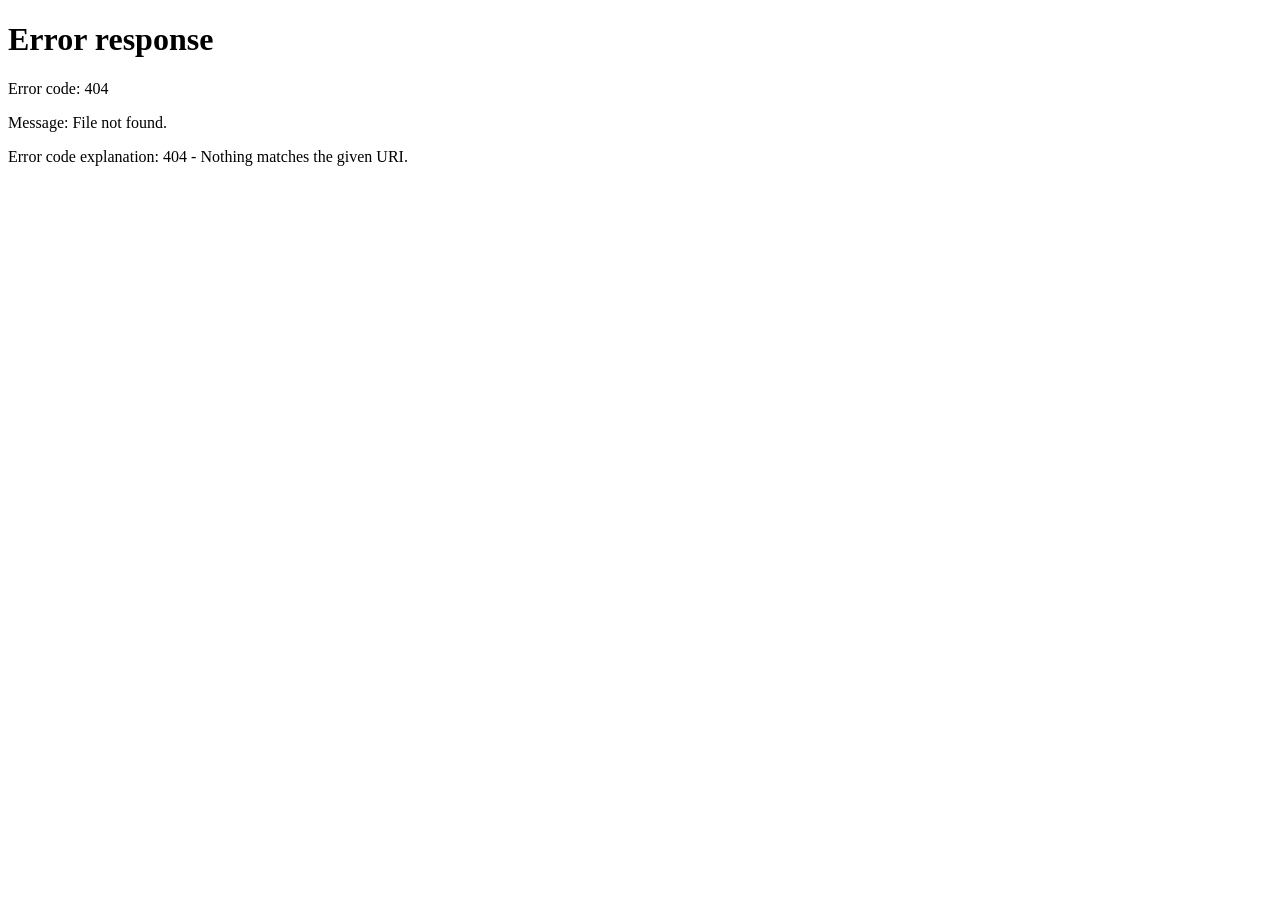
==== index.html @ 57d24ee6 "Update index.html" ====
<!DOCTYPE html>
<html lang="es">
<head>
  <meta charset="UTF-8" />
  <meta name="viewport" content="width=device-width, initial-scale=1.0" />
  <link rel="icon" href="img/favicon.ico" type="image/x-icon"/>
  <title>Ingresar – ValoraGo</title>
  <link rel="stylesheet" href="css/styles.css" />
  <style>
    body { overflow: hidden; }
    @media (max-width: 900px) { body { overflow: auto; } }
  </style>
</head>
<body>

<div class="login-page" id="loginPage">

  <!-- Panel izquierdo -->
  <div class="login-art">
    <div class="login-art-bg"></div>
    <div class="login-art-content">

      <div class="login-badge"><span>✦</span> Finanzas personales inteligentes</div>

      <div class="login-art-logo">
        <div class="login-art-logo-icon">💚</div>
        <div class="login-art-logo-name">Valora<em>Go</em></div>
      </div>

      <h1>Gestiona, ahorra<br/><span>y progresa.</span></h1>
      <p>Toma el control de tu dinero con una plataforma simple, segura y diseñada para que cada sol cuente.</p>

      <div class="login-features">
        <div class="login-feature-card">
          <div class="login-feature-icon">📊</div>
          <div class="login-feature-title">Dashboard visual</div>
          <div class="login-feature-desc">Gráficos interactivos de tus finanzas</div>
        </div>
        <div class="login-feature-card">
          <div class="login-feature-icon">🔒</div>
          <div class="login-feature-title">100% privado</div>
          <div class="login-feature-desc">Tus datos solo los ves tú</div>
        </div>
        <div class="login-feature-card">
          <div class="login-feature-icon">📱</div>
          <div class="login-feature-title">Multiplataforma</div>
          <div class="login-feature-desc">Funciona en móvil, tablet y PC</div>
        </div>
        <div class="login-feature-card">
          <div class="login-feature-icon">⚡</div>
          <div class="login-feature-title">Sin costo</div>
          <div class="login-feature-desc">Gratis para siempre</div>
        </div>
      </div>

      <div class="login-stats">
        <div class="login-stat">
          <div class="login-stat-val">100%</div>
          <div class="login-stat-lbl">Privado</div>
        </div>
        <div class="login-stat">
          <div class="login-stat-val">∞</div>
          <div class="login-stat-lbl">Registros</div>
        </div>
        <div class="login-stat">
          <div class="login-stat-val">S/. 0</div>
          <div class="login-stat-lbl">Costo</div>
        </div>
      </div>

      <p class="login-slogan"><strong>ValoraGo</strong> — Cada gasto cuenta.</p>
    </div>
  </div>

  <!-- Formulario -->
  <div class="login-form-area">
    <div class="login-box">
      <div class="login-logo">
        <div class="login-logo-icon">💚</div>
        <span class="login-logo-text">ValoraGo</span>
        <button class="theme-toggle" onclick="toggleTheme()" style="margin-left:auto" title="Tema oscuro">🌙</button>
      </div>

      <div class="tab-switch">
        <button class="tab-btn active" id="tabLogin" onclick="showTab('login')">Iniciar sesión</button>
        <button class="tab-btn" id="tabReg" onclick="showTab('register')">Registrarse</button>
      </div>

      <!-- LOGIN -->
      <div id="formLogin">
        <h2 class="login-heading">Bienvenido de nuevo</h2>
        <p class="login-sub">Ingresa tus credenciales para continuar</p>
        <div class="form-group">
          <label class="form-label">Correo electrónico</label>
          <input type="email" id="loginEmail" class="form-control" placeholder="correo@ejemplo.com" />
        </div>
        <div class="form-group">
          <label class="form-label">Contraseña</label>
          <input type="password" id="loginPass" class="form-control" placeholder="••••••••" />
        </div>
        <div id="loginError" class="form-error hidden"></div>
        <button class="btn btn-primary w-full mt-3" id="btnLogin" onclick="handleLogin()">
          <span>Ingresar</span>
        </button>
        <p class="login-footer mt-4">
          ¿No tienes cuenta?
          <a href="#" onclick="showTab('register');return false"
            style="color:var(--brand-primary);font-weight:600;">Regístrate gratis</a>
        </p>
      </div>

      <!-- REGISTRO -->
      <div id="formRegister" class="hidden">
        <h2 class="login-heading">Crear cuenta</h2>
        <p class="login-sub">Completa los datos para comenzar</p>
        <div class="form-group">
          <label class="form-label">Nombre completo</label>
          <input type="text" id="regNombre" class="form-control" placeholder="Ej: Juan Pérez" />
        </div>
        <div class="form-group">
          <label class="form-label">Correo electrónico</label>
          <input type="email" id="regEmail" class="form-control" placeholder="correo@ejemplo.com" />
        </div>
        <div class="form-group">
          <label class="form-label">Contraseña</label>
          <input type="password" id="regPass" class="form-control" placeholder="Mínimo 6 caracteres" />
        </div>
        <div class="form-group">
          <label class="form-label">Confirmar contraseña</label>
          <input type="password" id="regPass2" class="form-control" placeholder="Repite tu contraseña" />
        </div>
        <div id="regError" class="form-error hidden"></div>
        <button class="btn btn-primary w-full mt-3" id="btnReg" onclick="handleRegister()">
          <span>Crear cuenta</span>
        </button>
        <p class="login-footer mt-4">
          ¿Ya tienes cuenta?
          <a href="#" onclick="showTab('login');return false"
            style="color:var(--brand-primary);font-weight:600;">Inicia sesión</a>
        </p>
      </div>
    </div>
  </div>
</div>

<script src="js/app.js"></script>
<script>
  (function() {
    const s = localStorage.getItem('session');
    if (s) window.location.href = 'pages/dashboard.html';
    initTheme();
  })();

  function showTab(tab) {
    document.getElementById('formLogin').classList.toggle('hidden', tab !== 'login');
    document.getElementById('formRegister').classList.toggle('hidden', tab !== 'register');
    document.getElementById('tabLogin').classList.toggle('active', tab === 'login');
    document.getElementById('tabReg').classList.toggle('active', tab === 'register');
    clearErrors();
  }
  function clearErrors() {
    ['loginError','regError'].forEach(id => {
      const el = document.getElementById(id);
      if (el) { el.textContent = ''; el.classList.add('hidden'); }
    });
  }
  function showError(id, msg) {
    const el = document.getElementById(id);
    if (el) { el.textContent = msg; el.classList.remove('hidden'); }
  }
  function setLoading(btnId, loading) {
    const btn = document.getElementById(btnId);
    if (!btn) return;
    if (loading) {
      btn.dataset.orig = btn.innerHTML;
      btn.innerHTML = '<span class="loading-spinner"></span> Espera...';
      btn.disabled = true;
    } else {
      btn.innerHTML = btn.dataset.orig || btn.innerHTML;
      btn.disabled = false;
    }
  }
  async function handleLogin() {
    clearErrors();
    const correo   = document.getElementById('loginEmail').value.trim();
    const password = document.getElementById('loginPass').value;
    if (!correo || !password) return showError('loginError', 'Completa todos los campos');
    if (!correo.includes('@'))  return showError('loginError', 'Correo no válido');
    setLoading('btnLogin', true);
    try {
      const res = await apiCall({ action: 'login', correo, password });
      if (res.success) {
        saveSession(res.user);
        window.location.href = 'pages/dashboard.html';
      } else {
        showError('loginError', res.error || 'Credenciales incorrectas');
      }
    } catch {
      showError('loginError', 'Error de conexión. Verifica tu configuración de API.');
    } finally {
      setLoading('btnLogin', false);
    }
  }
  async function handleRegister() {
    clearErrors();
    const nombre   = document.getElementById('regNombre').value.trim();
    const correo   = document.getElementById('regEmail').value.trim();
    const password = document.getElementById('regPass').value;
    const pass2    = document.getElementById('regPass2').value;
    if (!nombre || !correo || !password) return showError('regError', 'Completa todos los campos');
    if (!correo.includes('@'))  return showError('regError', 'Correo no válido');
    if (password.length < 6)    return showError('regError', 'La contraseña debe tener al menos 6 caracteres');
    if (password !== pass2)     return showError('regError', 'Las contraseñas no coinciden');
    setLoading('btnReg', true);
    try {
      const res = await apiCall({ action: 'register', nombre, correo, password });
      if (res.success) {
        saveSession(res.user);
        window.location.href = 'pages/dashboard.html';
      } else {
        showError('regError', res.error || 'Error al registrar');
      }
    } catch {
      showError('regError', 'Error de conexión. Verifica tu configuración de API.');
    } finally {
      setLoading('btnReg', false);
    }
  }
  document.addEventListener('keydown', e => {
    if (e.key === 'Enter') {
      const isLogin = !document.getElementById('formLogin').classList.contains('hidden');
      if (isLogin) handleLogin(); else handleRegister();
    }
  });
</script>
</body>
</html>
---- css/styles.css ----
/* ============================================================
   FINANZAS PERSONALES – Design System
   Paleta: Azul profundo + Verde lima + Slate neutral
   Tipografía: Inter (datos) + DM Serif Display (marca)
============================================================ */

@import url('https://fonts.googleapis.com/css2?family=Inter:wght@300;400;500;600;700&family=DM+Serif+Display&display=swap');

/* ─── TOKENS ───────────────────────────────────────────────── */
:root {
  --brand-primary:    #1D4ED8;
  --brand-secondary:  #2563EB;
  --brand-accent:     #84CC16;
  --brand-accent-dim: #65A30D;

  --bg-base:    #F8FAFC;
  --bg-surface: #FFFFFF;
  --bg-hover:   #F1F5F9;
  --bg-muted:   #E2E8F0;

  --text-primary:   #0F172A;
  --text-secondary: #475569;
  --text-muted:     #94A3B8;
  --text-inverse:   #FFFFFF;

  --border:      #E2E8F0;
  --border-focus: #1D4ED8;

  --success: #22C55E;
  --warning: #F59E0B;
  --danger:  #EF4444;
  --info:    #3B82F6;

  --shadow-sm: 0 1px 3px rgba(0,0,0,.08), 0 1px 2px rgba(0,0,0,.06);
  --shadow-md: 0 4px 12px rgba(0,0,0,.1), 0 2px 4px rgba(0,0,0,.06);
  --shadow-lg: 0 10px 30px rgba(0,0,0,.12), 0 4px 8px rgba(0,0,0,.06);
  --shadow-xl: 0 20px 60px rgba(0,0,0,.15);

  --radius-sm: 6px;
  --radius-md: 10px;
  --radius-lg: 16px;
  --radius-xl: 24px;
  --radius-full: 9999px;

  --sidebar-w: 260px;
  --header-h:  64px;
  --transition: 200ms cubic-bezier(.4,0,.2,1);
}

[data-theme="dark"] {
  --bg-base:    #0B1120;
  --bg-surface: #111827;
  --bg-hover:   #1E2A3A;
  --bg-muted:   #1F2937;

  --text-primary:   #F1F5F9;
  --text-secondary: #94A3B8;
  --text-muted:     #64748B;

  --border:      #1E2A3A;
  --border-focus: #2563EB;

  --shadow-sm: 0 1px 3px rgba(0,0,0,.3);
  --shadow-md: 0 4px 12px rgba(0,0,0,.4);
  --shadow-lg: 0 10px 30px rgba(0,0,0,.5);
}

/* ─── RESET ─────────────────────────────────────────────────── */
*, *::before, *::after { box-sizing: border-box; margin: 0; padding: 0; }
html { font-size: 16px; scroll-behavior: smooth; }
body {
  font-family: 'Inter', system-ui, sans-serif;
  background: var(--bg-base);
  color: var(--text-primary);
  line-height: 1.5;
  min-height: 100vh;
  transition: background var(--transition), color var(--transition);
}
a { color: inherit; text-decoration: none; }
button { cursor: pointer; font-family: inherit; }
input, select, textarea { font-family: inherit; }
img { max-width: 100%; }

/* ─── LAYOUT ─────────────────────────────────────────────────── */
.app-layout {
  display: block;
  min-height: 100vh;
}

/* ─── SIDEBAR ────────────────────────────────────────────────── */
.sidebar {
  width: var(--sidebar-w);
  background: var(--bg-surface);
  border-right: 1px solid var(--border);
  display: flex;
  flex-direction: column;
  position: fixed;          /* SIEMPRE fixed en todas las páginas */
  top: 0; left: 0;
  height: 100vh;
  z-index: 300;             /* siempre encima */
  transition: transform var(--transition), background var(--transition);
  overflow-y: auto;
  overflow-x: hidden;
}
.sidebar-brand {
  padding: 24px 20px 20px;
  border-bottom: 1px solid var(--border);
}
.brand-logo {
  display: flex;
  align-items: center;
  gap: 10px;
  margin-bottom: 4px;
}
.brand-icon {
  width: 36px; height: 36px;
  background: linear-gradient(135deg, var(--brand-primary), var(--brand-accent));
  border-radius: var(--radius-sm);
  display: flex; align-items: center; justify-content: center;
  font-size: 18px;
}
.brand-name {
  font-family: 'DM Serif Display', serif;
  font-size: 20px;
  color: var(--text-primary);
  letter-spacing: -.3px;
}
.brand-tagline {
  font-size: 11px;
  color: var(--text-muted);
  letter-spacing: .5px;
  text-transform: uppercase;
  margin-left: 46px;
}
.sidebar-user {
  padding: 16px 20px;
  border-bottom: 1px solid var(--border);
  display: flex;
  align-items: center;
  gap: 10px;
}
.user-avatar {
  width: 34px; height: 34px;
  border-radius: var(--radius-full);
  background: linear-gradient(135deg, var(--brand-primary), var(--brand-secondary));
  display: flex; align-items: center; justify-content: center;
  color: #fff;
  font-weight: 600;
  font-size: 13px;
  flex-shrink: 0;
}
.user-info { min-width: 0; }
.user-name { font-size: 13px; font-weight: 600; color: var(--text-primary); white-space: nowrap; overflow: hidden; text-overflow: ellipsis; }
.user-email { font-size: 11px; color: var(--text-muted); white-space: nowrap; overflow: hidden; text-overflow: ellipsis; }

/* El nav ocupa el espacio disponible pero NO empuja el footer fuera */
.sidebar-nav { padding: 12px 12px; flex: 1; overflow-y: auto; min-height: 0; }
.nav-section-label {
  font-size: 10px;
  font-weight: 600;
  color: var(--text-muted);
  letter-spacing: 1px;
  text-transform: uppercase;
  padding: 8px 8px 4px;
  margin-top: 4px;
}
.nav-item {
  display: flex;
  align-items: center;
  gap: 10px;
  padding: 9px 12px;
  border-radius: var(--radius-sm);
  color: var(--text-secondary);
  font-size: 14px;
  font-weight: 500;
  transition: all var(--transition);
  margin-bottom: 2px;
}
.nav-item:hover { background: var(--bg-hover); color: var(--text-primary); }
.nav-item.active { background: #EEF2FF; color: var(--brand-primary); }
[data-theme="dark"] .nav-item.active { background: rgba(37,99,235,.2); }
.nav-icon { font-size: 17px; width: 20px; text-align: center; }

/* Footer SIEMPRE pegado al fondo del sidebar */
.sidebar-footer {
  padding: 12px;
  border-top: 1px solid var(--border);
  display: flex;
  flex-direction: column;
  gap: 6px;
  flex-shrink: 0;   /* nunca se comprime */
}
.sidebar-copyright {
  text-align: center;
  font-size: 10.5px;
  color: var(--text-muted);
  line-height: 1.5;
  padding: 6px 4px 2px;
  border-top: 1px solid var(--border);
  margin-top: 2px;
}
.sidebar-copyright a {
  color: var(--brand-primary);
  font-weight: 600;
  text-decoration: none;
  transition: color var(--transition);
}
.sidebar-copyright a:hover { color: var(--brand-accent); text-decoration: underline; }

/* ─── MAIN CONTENT ───────────────────────────────────────────── */
.main-wrapper {
  margin-left: var(--sidebar-w);   /* desplazarse a la derecha del sidebar fixed */
  min-height: 100vh;
}
.topbar {
  height: var(--header-h);
  background: var(--bg-surface);
  border-bottom: 1px solid var(--border);
  display: flex;
  align-items: center;
  justify-content: space-between;
  padding: 0 28px;
  position: fixed;           /* SIEMPRE fixed – funciona en body-scroll */
  top: 0;
  left: var(--sidebar-w);    /* empieza después del sidebar */
  right: 0;
  z-index: 200;              /* por debajo del sidebar (300) pero encima del contenido */
  transition: background var(--transition);
}
.topbar-left { display: flex; align-items: center; gap: 14px; }
.page-title { font-size: 18px; font-weight: 700; color: var(--text-primary); }
.topbar-right { display: flex; align-items: center; gap: 10px; }

.page-content {
  padding: 28px;
  padding-top: calc(var(--header-h) + 28px);  /* clearance para topbar fixed */
  flex: 1;
  max-width: 1400px;
  width: 100%;
}

/* ─── HAMBURGER ──────────────────────────────────────────────── */
.menu-toggle {
  display: none;
  background: none;
  border: none;
  padding: 6px;
  color: var(--text-primary);
  font-size: 22px;
}

/* ─── BUTTONS ────────────────────────────────────────────────── */
.btn {
  display: inline-flex;
  align-items: center;
  gap: 7px;
  padding: 9px 18px;
  border-radius: var(--radius-sm);
  font-size: 14px;
  font-weight: 500;
  border: none;
  transition: all var(--transition);
  white-space: nowrap;
}
.btn-primary { background: var(--brand-primary); color: #fff; }
.btn-primary:hover { background: var(--brand-secondary); box-shadow: 0 4px 12px rgba(29,78,216,.3); }
.btn-secondary { background: var(--bg-muted); color: var(--text-primary); }
.btn-secondary:hover { background: var(--border); }
.btn-danger { background: var(--danger); color: #fff; }
.btn-danger:hover { background: #DC2626; }
.btn-ghost { background: transparent; color: var(--text-secondary); border: 1px solid var(--border); }
.btn-ghost:hover { background: var(--bg-hover); color: var(--text-primary); }
.btn-sm { padding: 6px 12px; font-size: 13px; }
.btn-icon { padding: 8px; border-radius: var(--radius-sm); }

/* ─── CARDS ──────────────────────────────────────────────────── */
.card {
  background: var(--bg-surface);
  border: 1px solid var(--border);
  border-radius: var(--radius-lg);
  padding: 24px;
  box-shadow: var(--shadow-sm);
  transition: background var(--transition);
}
.card-header {
  display: flex;
  align-items: center;
  justify-content: space-between;
  margin-bottom: 20px;
  gap: 12px;
}
.card-title { font-size: 16px; font-weight: 700; color: var(--text-primary); }
.card-subtitle { font-size: 13px; color: var(--text-muted); margin-top: 2px; }

/* ─── KPI CARDS ──────────────────────────────────────────────── */
.kpi-grid { display: grid; grid-template-columns: repeat(auto-fit, minmax(200px, 1fr)); gap: 16px; margin-bottom: 28px; }
.kpi-card {
  background: var(--bg-surface);
  border: 1px solid var(--border);
  border-radius: var(--radius-lg);
  padding: 20px;
  position: relative;
  overflow: hidden;
  box-shadow: var(--shadow-sm);
}
.kpi-card::before {
  content: '';
  position: absolute;
  top: 0; left: 0;
  width: 4px; height: 100%;
}
.kpi-card.kpi-income::before  { background: var(--success); }
.kpi-card.kpi-expense::before { background: var(--danger); }
.kpi-card.kpi-saving::before  { background: var(--brand-accent); }
.kpi-card.kpi-balance::before { background: var(--brand-primary); }

.kpi-label { font-size: 12px; font-weight: 600; color: var(--text-muted); text-transform: uppercase; letter-spacing: .6px; margin-bottom: 8px; }
.kpi-value { font-size: 26px; font-weight: 700; color: var(--text-primary); letter-spacing: -1px; }
.kpi-sub { font-size: 12px; color: var(--text-muted); margin-top: 4px; }
.kpi-icon { position: absolute; right: 16px; top: 16px; font-size: 28px; opacity: .50; }

/* ─── FORMS ──────────────────────────────────────────────────── */
.form-group { margin-bottom: 16px; }
.form-label { display: block; font-size: 13px; font-weight: 600; color: var(--text-secondary); margin-bottom: 6px; }
.form-control {
  width: 100%;
  padding: 10px 14px;
  border: 1px solid var(--border);
  border-radius: var(--radius-sm);
  background: var(--bg-base);
  color: var(--text-primary);
  font-size: 14px;
  transition: border-color var(--transition), box-shadow var(--transition);
  outline: none;
}
.form-control:focus { border-color: var(--border-focus); box-shadow: 0 0 0 3px rgba(29,78,216,.12); }
.form-control::placeholder { color: var(--text-muted); }
.form-row { display: grid; grid-template-columns: 1fr 1fr; gap: 14px; }
.form-row-3 { display: grid; grid-template-columns: 1fr 1fr 1fr; gap: 14px; }
.form-hint { font-size: 12px; color: var(--text-muted); margin-top: 4px; }
.form-error { font-size: 12px; color: var(--danger); margin-top: 4px; }

/* ─── TABLES ─────────────────────────────────────────────────── */
.table-wrapper { overflow-x: auto; border-radius: var(--radius-md); }
.data-table {
  width: 100%;
  border-collapse: collapse;
  font-size: 14px;
}
.data-table th {
  background: var(--bg-muted);
  color: var(--text-secondary);
  font-weight: 600;
  font-size: 12px;
  text-transform: uppercase;
  letter-spacing: .5px;
  padding: 11px 16px;
  text-align: left;
  border-bottom: 1px solid var(--border);
  white-space: nowrap;
}
.data-table td {
  padding: 12px 16px;
  border-bottom: 1px solid var(--border);
  color: var(--text-primary);
  vertical-align: middle;
}
.data-table tr:last-child td { border-bottom: none; }
.data-table tbody tr:hover { background: var(--bg-hover); }
.data-table .amount { font-weight: 600; font-variant-numeric: tabular-nums; }
.data-table .amount.positive { color: var(--success); }
.data-table .amount.negative { color: var(--danger); }

/* ─── BADGES ─────────────────────────────────────────────────── */
.badge {
  display: inline-flex;
  align-items: center;
  padding: 3px 10px;
  border-radius: var(--radius-full);
  font-size: 12px;
  font-weight: 500;
}
.badge-blue   { background: #DBEAFE; color: #1E40AF; }
.badge-green  { background: #DCFCE7; color: #166534; }
.badge-red    { background: #FEE2E2; color: #991B1B; }
.badge-yellow { background: #FEF9C3; color: #854D0E; }
.badge-gray   { background: var(--bg-muted); color: var(--text-secondary); }
[data-theme="dark"] .badge-blue   { background: rgba(30,64,175,.3); color: #93C5FD; }
[data-theme="dark"] .badge-green  { background: rgba(22,101,52,.3);  color: #86EFAC; }
[data-theme="dark"] .badge-red    { background: rgba(153,27,27,.3);  color: #FCA5A5; }

/* ─── MODAL ──────────────────────────────────────────────────── */
.modal-overlay {
  position: fixed; inset: 0;
  background: rgba(0,0,0,.5);
  backdrop-filter: blur(4px);
  z-index: 1000;
  display: flex;
  align-items: center;
  justify-content: center;
  padding: 20px;
  opacity: 0;
  visibility: hidden;
  transition: all var(--transition);
}
.modal-overlay.active { opacity: 1; visibility: visible; }
.modal {
  background: var(--bg-surface);
  border-radius: var(--radius-xl);
  box-shadow: var(--shadow-xl);
  width: 100%;
  max-width: 520px;
  max-height: 90vh;
  overflow-y: auto;
  transform: translateY(20px) scale(.97);
  transition: transform var(--transition);
}
.modal-overlay.active .modal { transform: translateY(0) scale(1); }
.modal-header {
  padding: 24px 28px 0;
  display: flex;
  align-items: center;
  justify-content: space-between;
}
.modal-title { font-size: 18px; font-weight: 700; }
.modal-close {
  background: var(--bg-muted);
  border: none;
  width: 32px; height: 32px;
  border-radius: var(--radius-full);
  display: flex; align-items: center; justify-content: center;
  font-size: 18px;
  color: var(--text-secondary);
  transition: all var(--transition);
}
.modal-close:hover { background: var(--bg-hover); color: var(--text-primary); }
.modal-body { padding: 24px 28px; }
.modal-footer { padding: 0 28px 24px; display: flex; gap: 10px; justify-content: flex-end; }

/* ─── ALERTS / TOAST ─────────────────────────────────────────── */
.toast-container {
  position: fixed;
  bottom: 24px; right: 24px;
  z-index: 2000;
  display: flex;
  flex-direction: column;
  gap: 10px;
}
.toast {
  background: var(--bg-surface);
  border: 1px solid var(--border);
  border-radius: var(--radius-md);
  padding: 14px 18px;
  box-shadow: var(--shadow-lg);
  display: flex;
  align-items: center;
  gap: 10px;
  font-size: 14px;
  min-width: 280px;
  max-width: 360px;
  animation: slideInRight .3s ease;
}
.toast.success { border-left: 4px solid var(--success); }
.toast.error   { border-left: 4px solid var(--danger); }
.toast.info    { border-left: 4px solid var(--info); }
@keyframes slideInRight { from { transform: translateX(100%); opacity: 0; } to { transform: translateX(0); opacity: 1; } }

/* ─── EMPTY STATE ────────────────────────────────────────────── */
.empty-state {
  text-align: center;
  padding: 60px 20px;
  color: var(--text-muted);
}
.empty-state-icon { font-size: 48px; margin-bottom: 16px; }
.empty-state-title { font-size: 16px; font-weight: 600; color: var(--text-secondary); margin-bottom: 8px; }
.empty-state-desc { font-size: 14px; line-height: 1.6; }

/* ─── THEME TOGGLE ───────────────────────────────────────────── */
.theme-toggle {
  background: var(--bg-muted);
  border: none;
  width: 38px; height: 38px;
  border-radius: var(--radius-full);
  display: flex; align-items: center; justify-content: center;
  font-size: 18px;
  color: var(--text-secondary);
  transition: all var(--transition);
}
.theme-toggle:hover { background: var(--bg-hover); color: var(--text-primary); }

/* ─── LOADING ────────────────────────────────────────────────── */
.loading-spinner {
  display: inline-block;
  width: 18px; height: 18px;
  border: 2px solid var(--border);
  border-top-color: var(--brand-primary);
  border-radius: 50%;
  animation: spin .6s linear infinite;
}
@keyframes spin { to { transform: rotate(360deg); } }
.loading-overlay {
  position: absolute; inset: 0;
  background: rgba(var(--bg-surface), .8);
  display: flex; align-items: center; justify-content: center;
  border-radius: inherit;
  z-index: 10;
}
.page-loading {
  display: flex; align-items: center; justify-content: center;
  height: 200px; gap: 12px; color: var(--text-muted); font-size: 14px;
}

/* Estado de carga inicial (antes de que pageContent esté disponible) */
.app-loading-screen {
  position: fixed; inset: 0;
  background: var(--bg-base);
  display: flex; align-items: center; justify-content: center;
  flex-direction: column; gap: 14px;
  z-index: 9999;
  font-size: 14px; color: var(--text-muted);
}
.app-loading-screen .loading-spinner { width: 28px; height: 28px; border-width: 3px; }

/* ─── FILTERS BAR ────────────────────────────────────────────── */
.filter-bar {
  display: flex;
  gap: 10px;
  flex-wrap: wrap;
  align-items: flex-end;
  margin-bottom: 20px;
  padding: 16px 20px;
  background: var(--bg-surface);
  border: 1px solid var(--border);
  border-radius: var(--radius-md);
}
.filter-group { display: flex; flex-direction: column; gap: 4px; min-width: 120px; }
.filter-label { font-size: 11px; font-weight: 600; color: var(--text-muted); text-transform: uppercase; letter-spacing: .5px; }
.filter-select {
  padding: 8px 12px;
  border: 1px solid var(--border);
  border-radius: var(--radius-sm);
  background: var(--bg-base);
  color: var(--text-primary);
  font-size: 13px;
  outline: none;
  cursor: pointer;
}
.filter-select:focus { border-color: var(--border-focus); }

/* ─── OVERLAY SIDEBAR MOBILE – gestionado en @media 768px ──────── */

/* ─── RESPONSIVE ─────────────────────────────────────────────── */
@media (max-width: 1024px) {
  .kpi-grid { grid-template-columns: repeat(2, 1fr); }
}

@media (max-width: 768px) {
  /* En móvil el sidebar arranca OCULTO (translateX) pero sigue siendo fixed */
  .sidebar {
    transform: translateX(-100%);
    z-index: 300;
  }
  .sidebar.open { transform: translateX(0); }

  /* Overlay oscuro detrás del sidebar abierto */
  .sidebar-overlay {
    display: block;
    position: fixed;
    inset: 0;
    z-index: 299;           /* justo debajo del sidebar (300) */
    opacity: 0;
    visibility: hidden;
    background: rgba(0,0,0,.55);
    transition: opacity var(--transition), visibility var(--transition);
  }
  .sidebar-overlay.active { opacity: 1; visibility: visible; }

  /* En móvil el main-wrapper NO tiene margen izquierdo */
  .main-wrapper { margin-left: 0; }

  /* El topbar ocupa todo el ancho en móvil (no hay sidebar) */
  .topbar {
    left: 0;
    padding: 0 16px;
    z-index: 200;
  }

  /* El hamburger se muestra */
  .menu-toggle { display: flex; }

  /* Padding del contenido: solo el topbar fixed */
  .page-content {
    padding: 16px;
    padding-top: calc(var(--header-h) + 16px);
  }

  .kpi-grid { grid-template-columns: 1fr 1fr; gap: 10px; }
  .kpi-value { font-size: 20px; }
  .form-row, .form-row-3 { grid-template-columns: 1fr; }
  .filter-bar { padding: 12px; }
  .modal { border-radius: var(--radius-lg); }
  .modal-header, .modal-body, .modal-footer { padding-left: 20px; padding-right: 20px; }
}

@media (max-width: 480px) {
  .kpi-grid { grid-template-columns: 1fr; }
  .page-title { font-size: 16px; }
  .data-table th, .data-table td { padding: 10px 12px; }
}

/* ─── LOGIN PAGE ─────────────────────────────────────────────── */
.login-page {
  min-height: 100vh;
  display: flex;
  background: var(--bg-base);
}

/* Panel izquierdo */
.login-art {
  flex: 1;
  background: linear-gradient(145deg, #050D1F 0%, #0B1EAF 45%, #1348D4 70%, #0EA5E9 100%);
  display: flex;
  align-items: center;
  justify-content: center;
  padding: 60px 50px;
  position: relative;
  overflow: hidden;
}

/* Cuadrícula de fondo */
.login-art-bg {
  position: absolute;
  inset: 0;
  background-image:
    linear-gradient(rgba(255,255,255,.03) 1px, transparent 1px),
    linear-gradient(90deg, rgba(255,255,255,.03) 1px, transparent 1px);
  background-size: 40px 40px;
  z-index: 0;
}

/* Círculos animados */
.login-art::before {
  content: '';
  position: absolute;
  width: 700px; height: 700px;
  border-radius: 50%;
  background: radial-gradient(circle, rgba(14,165,233,.25) 0%, transparent 70%);
  top: -250px; right: -200px;
  animation: vg-pulse 6s ease-in-out infinite;
}
.login-art::after {
  content: '';
  position: absolute;
  width: 500px; height: 500px;
  border-radius: 50%;
  background: radial-gradient(circle, rgba(132,204,22,.15) 0%, transparent 70%);
  bottom: -180px; left: -120px;
  animation: vg-pulse 8s ease-in-out infinite reverse;
}
@keyframes vg-pulse {
  0%,100% { transform: scale(1);    opacity: .8; }
  50%      { transform: scale(1.08); opacity: 1;  }
}

.login-art-content {
  position: relative;
  z-index: 1;
  max-width: 440px;
  width: 100%;
}

/* Badge superior */
.login-badge {
  display: inline-flex;
  align-items: center;
  gap: 6px;
  background: rgba(14,165,233,.25);
  border: 1px solid rgba(14,165,233,.4);
  color: #7DD3FC;
  font-size: 12px;
  font-weight: 600;
  letter-spacing: .8px;
  text-transform: uppercase;
  padding: 5px 14px;
  border-radius: 99px;
  margin-bottom: 24px;
}
.login-badge span { font-size: 14px; }

/* Logo grande en el panel */
.login-art-logo {
  display: flex;
  align-items: center;
  gap: 14px;
  margin-bottom: 20px;
}
.login-art-logo-icon {
  width: 54px; height: 54px;
  background: linear-gradient(135deg, #84CC16, #22C55E);
  border-radius: 14px;
  display: flex; align-items: center; justify-content: center;
  font-size: 28px;
  box-shadow: 0 8px 24px rgba(132,204,22,.35);
}
.login-art-logo-name {
  font-family: 'DM Serif Display', serif;
  font-size: 36px;
  color: #fff;
  letter-spacing: -.5px;
  line-height: 1;
}
.login-art-logo-name em {
  font-style: normal;
  color: #84CC16;
}

/* Título principal */
.login-art h1 {
  font-family: 'DM Serif Display', serif;
  font-size: 38px;
  color: #fff;
  line-height: 1.2;
  margin-bottom: 14px;
  letter-spacing: -.5px;
}
.login-art h1 span { color: #84CC16; }

/* Descripción */
.login-art-content > p {
  color: rgba(255,255,255,.65);
  font-size: 15px;
  line-height: 1.75;
  margin-bottom: 32px;
  max-width: 380px;
}

/* Cards de características */
.login-features {
  display: grid;
  grid-template-columns: 1fr 1fr;
  gap: 12px;
  margin-bottom: 28px;
}
.login-feature-card {
  background: rgba(255,255,255,.07);
  border: 1px solid rgba(255,255,255,.12);
  border-radius: 12px;
  padding: 14px 16px;
  backdrop-filter: blur(8px);
  transition: background .2s;
}
.login-feature-card:hover { background: rgba(255,255,255,.12); }
.login-feature-icon  { font-size: 22px; margin-bottom: 6px; }
.login-feature-title { font-size: 13px; font-weight: 700; color: #fff; margin-bottom: 2px; }
.login-feature-desc  { font-size: 11px; color: rgba(255,255,255,.5); line-height: 1.4; }

/* Stats unificados */
.login-stats {
  display: grid;
  grid-template-columns: repeat(3,1fr);
  border: 1px solid rgba(255,255,255,.12);
  border-radius: 14px;
  overflow: hidden;
  background: rgba(255,255,255,.05);
}
.login-stat {
  text-align: center;
  padding: 16px 10px;
  border-right: 1px solid rgba(255,255,255,.1);
}
.login-stat:last-child { border-right: none; }
.login-stat-val {
  font-size: 26px;
  font-weight: 700;
  color: #fff;
  font-family: 'DM Serif Display', serif;
  letter-spacing: -.5px;
}
.login-stat-lbl {
  font-size: 11px;
  color: rgba(255,255,255,.45);
  margin-top: 3px;
  text-transform: uppercase;
  letter-spacing: .5px;
}

/* Eslogan inferior */
.login-slogan {
  margin-top: 18px;
  font-size: 13px;
  color: rgba(255,255,255,.4);
  letter-spacing: .3px;
}
.login-slogan strong { color: rgba(255,255,255,.65); }

/* Panel derecho (formulario) */
.login-form-area {
  width: 480px;
  display: flex;
  align-items: center;
  justify-content: center;
  padding: 40px;
  background: var(--bg-surface);
}
.login-box { width: 100%; max-width: 380px; }

.login-logo {
  display: flex;
  align-items: center;
  gap: 12px;
  margin-bottom: 32px;
}
.login-logo-icon {
  width: 44px; height: 44px;
  background: linear-gradient(135deg, var(--brand-primary), var(--brand-accent));
  border-radius: var(--radius-md);
  display: flex; align-items: center; justify-content: center;
  font-size: 22px;
}
.login-logo-text {
  font-family: 'DM Serif Display', serif;
  font-size: 22px;
  color: var(--text-primary);
}

.login-heading { font-size: 26px; font-weight: 700; color: var(--text-primary); margin-bottom: 6px; }
.login-sub     { font-size: 14px; color: var(--text-muted); margin-bottom: 28px; }

.tab-switch {
  display: flex;
  background: var(--bg-muted);
  border-radius: var(--radius-sm);
  padding: 3px;
  margin-bottom: 24px;
}
.tab-btn {
  flex: 1;
  padding: 8px;
  border: none;
  background: transparent;
  border-radius: calc(var(--radius-sm) - 2px);
  font-size: 14px;
  font-weight: 500;
  color: var(--text-muted);
  transition: all var(--transition);
}
.tab-btn.active {
  background: var(--bg-surface);
  color: var(--text-primary);
  box-shadow: var(--shadow-sm);
}

.divider      { height: 1px; background: var(--border); margin: 20px 0; }
.login-footer { text-align: center; font-size: 13px; color: var(--text-muted); margin-top: 20px; }

/* Responsive */
@media (max-width: 900px) {
  .login-art        { display: none; }
  .login-form-area  { width: 100%; padding: 32px 20px; }
}

/* ─── SCROLLBAR ──────────────────────────────────────────────── */
::-webkit-scrollbar { width: 6px; height: 6px; }
::-webkit-scrollbar-track { background: transparent; }
::-webkit-scrollbar-thumb { background: var(--border); border-radius: 3px; }
::-webkit-scrollbar-thumb:hover { background: var(--text-muted); }

/* ─── UTILITY ────────────────────────────────────────────────── */
.text-success { color: var(--success); }
.text-danger  { color: var(--danger); }
.text-muted   { color: var(--text-muted); }
.text-center  { text-align: center; }
.font-bold    { font-weight: 700; }
.mt-1 { margin-top: 4px; }
.mt-2 { margin-top: 8px; }
.mt-3 { margin-top: 12px; }
.mt-4 { margin-top: 16px; }
.mb-4 { margin-bottom: 16px; }
.gap-2 { gap: 8px; }
.flex { display: flex; }
.items-center { align-items: center; }
.justify-between { justify-content: space-between; }
.hidden { display: none !important; }
.w-full { width: 100%; }
.section-gap { margin-bottom: 28px; }
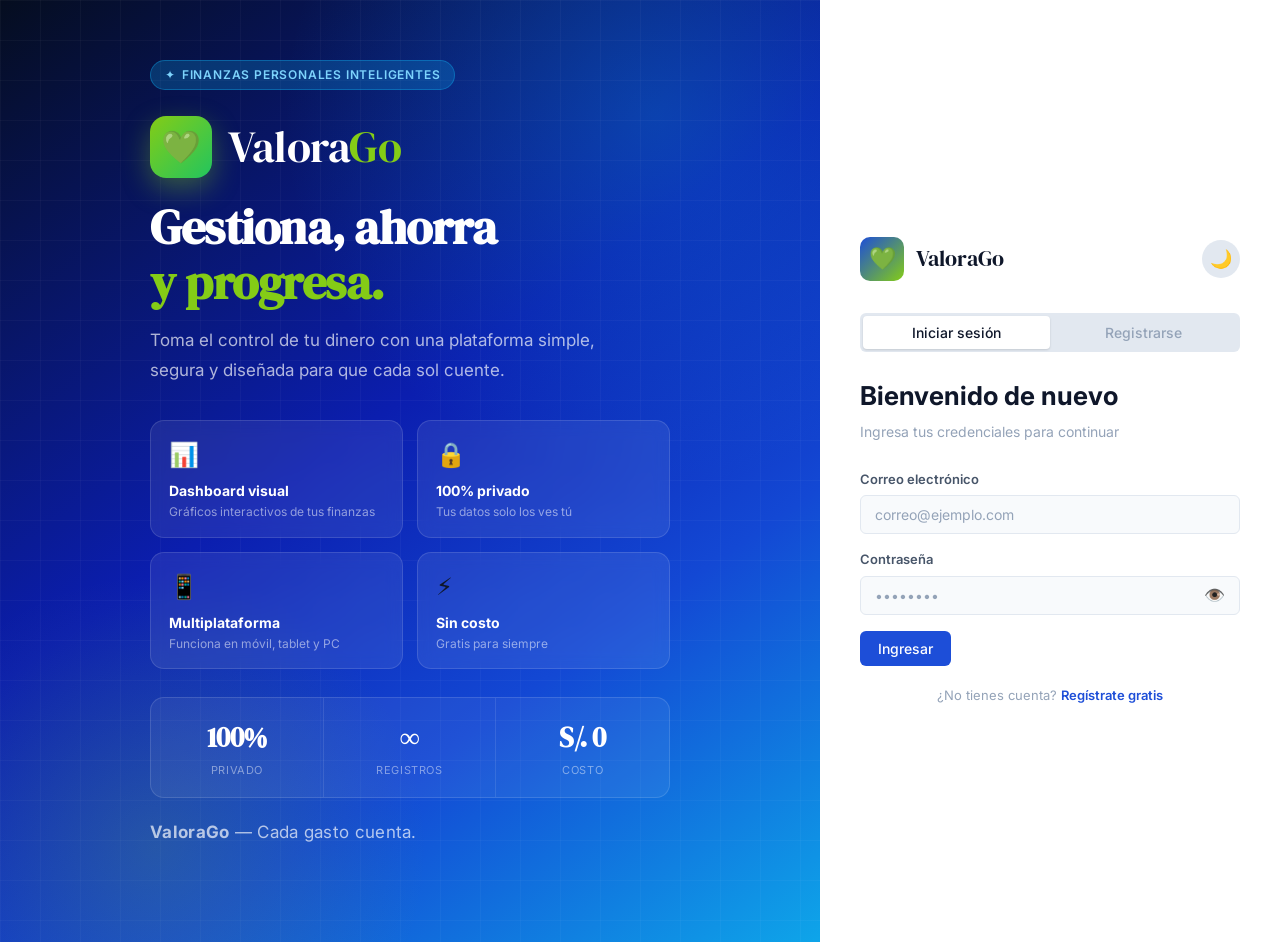
==== commit 2a6cc47a: "Update index.html" ====
--- a/index.html
+++ b/index.html
@@ -9,6 +9,10 @@
   <style>
     body { overflow: hidden; }
     @media (max-width: 900px) { body { overflow: auto; } }
+    /* Forzar hidden para que funcione sin importar otros estilos */
+    #formRegister { display: none; }
+    #formRegister.visible { display: block; }
+    #formLogin.hidden-form { display: none; }
   </style>
 </head>
 <body>
@@ -19,17 +23,13 @@
   <div class="login-art">
     <div class="login-art-bg"></div>
     <div class="login-art-content">
-
       <div class="login-badge"><span>✦</span> Finanzas personales inteligentes</div>
-
       <div class="login-art-logo">
         <div class="login-art-logo-icon">💚</div>
         <div class="login-art-logo-name">Valora<em>Go</em></div>
       </div>
-
       <h1>Gestiona, ahorra<br/><span>y progresa.</span></h1>
       <p>Toma el control de tu dinero con una plataforma simple, segura y diseñada para que cada sol cuente.</p>
-
       <div class="login-features">
         <div class="login-feature-card">
           <div class="login-feature-icon">📊</div>
@@ -52,7 +52,6 @@
           <div class="login-feature-desc">Gratis para siempre</div>
         </div>
       </div>
-
       <div class="login-stats">
         <div class="login-stat">
           <div class="login-stat-val">100%</div>
@@ -67,7 +66,6 @@
           <div class="login-stat-lbl">Costo</div>
         </div>
       </div>
-
       <p class="login-slogan"><strong>ValoraGo</strong> — Cada gasto cuenta.</p>
     </div>
   </div>
@@ -96,21 +94,25 @@
         </div>
         <div class="form-group">
           <label class="form-label">Contraseña</label>
-          <input type="password" id="loginPass" class="form-control" placeholder="••••••••" />
+          <div class="input-eye-wrap">
+            <input type="password" id="loginPass" class="form-control" placeholder="••••••••" />
+            <button class="btn-eye" type="button" onclick="toggleEye('loginPass','eyeLogin')" tabindex="-1">
+              <span id="eyeLogin">👁️</span>
+            </button>
+          </div>
         </div>
         <div id="loginError" class="form-error hidden"></div>
         <button class="btn btn-primary w-full mt-3" id="btnLogin" onclick="handleLogin()">
-          <span>Ingresar</span>
+          Ingresar
         </button>
         <p class="login-footer mt-4">
           ¿No tienes cuenta?
-          <a href="#" onclick="showTab('register');return false"
-            style="color:var(--brand-primary);font-weight:600;">Regístrate gratis</a>
+          <a href="#" onclick="showTab('register');return false" style="color:var(--brand-primary);font-weight:600;">Regístrate gratis</a>
         </p>
       </div>
 
       <!-- REGISTRO -->
-      <div id="formRegister" class="hidden">
+      <div id="formRegister">
         <h2 class="login-heading">Crear cuenta</h2>
         <p class="login-sub">Completa los datos para comenzar</p>
         <div class="form-group">
@@ -123,39 +125,72 @@
         </div>
         <div class="form-group">
           <label class="form-label">Contraseña</label>
-          <input type="password" id="regPass" class="form-control" placeholder="Mínimo 6 caracteres" />
+          <div class="input-eye-wrap">
+            <input type="password" id="regPass" class="form-control" placeholder="Mínimo 6 caracteres" />
+            <button class="btn-eye" type="button" onclick="toggleEye('regPass','eyeReg1')" tabindex="-1">
+              <span id="eyeReg1">👁️</span>
+            </button>
+          </div>
         </div>
         <div class="form-group">
           <label class="form-label">Confirmar contraseña</label>
-          <input type="password" id="regPass2" class="form-control" placeholder="Repite tu contraseña" />
+          <div class="input-eye-wrap">
+            <input type="password" id="regPass2" class="form-control" placeholder="Repite tu contraseña" />
+            <button class="btn-eye" type="button" onclick="toggleEye('regPass2','eyeReg2')" tabindex="-1">
+              <span id="eyeReg2">👁️</span>
+            </button>
+          </div>
         </div>
         <div id="regError" class="form-error hidden"></div>
         <button class="btn btn-primary w-full mt-3" id="btnReg" onclick="handleRegister()">
-          <span>Crear cuenta</span>
+          Crear cuenta
         </button>
         <p class="login-footer mt-4">
           ¿Ya tienes cuenta?
-          <a href="#" onclick="showTab('login');return false"
-            style="color:var(--brand-primary);font-weight:600;">Inicia sesión</a>
+          <a href="#" onclick="showTab('login');return false" style="color:var(--brand-primary);font-weight:600;">Inicia sesión</a>
         </p>
       </div>
     </div>
   </div>
 </div>
 
+<script>
+  // Prevenir que initAuth() de app.js interfiera en la página de login
+  window.__isLoginPage = true;
+</script>
 <script src="js/app.js"></script>
 <script>
   (function() {
     const s = localStorage.getItem('session');
-    if (s) window.location.href = 'pages/dashboard.html';
+    if (s) { window.location.href = 'pages/dashboard.html'; return; }
     initTheme();
+    // Estado inicial correcto
+    document.getElementById('formLogin').classList.remove('hidden');
+    document.getElementById('formRegister').classList.add('hidden');
+    document.getElementById('tabLogin').classList.add('active');
+    document.getElementById('tabReg').classList.remove('active');
   })();
 
+  function toggleEye(inputId, eyeId) {
+    const input = document.getElementById(inputId);
+    const eye   = document.getElementById(eyeId);
+    const show  = input.type === 'password';
+    input.type      = show ? 'text' : 'password';
+    eye.textContent = show ? '🙈' : '👁️';
+  }
+
   function showTab(tab) {
-    document.getElementById('formLogin').classList.toggle('hidden', tab !== 'login');
-    document.getElementById('formRegister').classList.toggle('hidden', tab !== 'register');
-    document.getElementById('tabLogin').classList.toggle('active', tab === 'login');
-    document.getElementById('tabReg').classList.toggle('active', tab === 'register');
+    if (tab === 'login') {
+      document.getElementById('formLogin').classList.remove('hidden-form');
+      document.getElementById('formRegister').classList.remove('visible');
+      document.getElementById('tabLogin').classList.add('active');
+      document.getElementById('tabReg').classList.remove('active');
+    } else {
+      document.getElementById('formLogin').classList.add('hidden-form');
+      document.getElementById('formRegister').classList.add('visible');
+      document.getElementById('tabLogin').classList.remove('active');
+      document.getElementById('tabReg').classList.add('active');
+    }
     clearErrors();
   }
   function clearErrors() {
--- a/css/styles.css
+++ b/css/styles.css
@@ -614,46 +614,45 @@
   display: flex;
   background: var(--bg-base);
 }
-
-/* Panel izquierdo */
+ 
+/* ── Panel izquierdo ───────────────────────────────────────── */
 .login-art {
-  flex: 1;
+  flex: 1.4;                  /* más ancho */
   background: linear-gradient(145deg, #050D1F 0%, #0B1EAF 45%, #1348D4 70%, #0EA5E9 100%);
   display: flex;
   align-items: center;
   justify-content: center;
-  padding: 60px 50px;
+  padding: 60px 64px;
   position: relative;
   overflow: hidden;
 }
-
+ 
 /* Cuadrícula de fondo */
 .login-art-bg {
-  position: absolute;
-  inset: 0;
+  position: absolute; inset: 0;
   background-image:
     linear-gradient(rgba(255,255,255,.03) 1px, transparent 1px),
     linear-gradient(90deg, rgba(255,255,255,.03) 1px, transparent 1px);
   background-size: 40px 40px;
   z-index: 0;
 }
-
+ 
 /* Círculos animados */
 .login-art::before {
   content: '';
   position: absolute;
-  width: 700px; height: 700px;
+  width: 750px; height: 750px;
   border-radius: 50%;
-  background: radial-gradient(circle, rgba(14,165,233,.25) 0%, transparent 70%);
-  top: -250px; right: -200px;
+  background: radial-gradient(circle, rgba(14,165,233,.28) 0%, transparent 70%);
+  top: -260px; right: -210px;
   animation: vg-pulse 6s ease-in-out infinite;
 }
 .login-art::after {
   content: '';
   position: absolute;
-  width: 500px; height: 500px;
+  width: 550px; height: 550px;
   border-radius: 50%;
-  background: radial-gradient(circle, rgba(132,204,22,.15) 0%, transparent 70%);
+  background: radial-gradient(circle, rgba(132,204,22,.18) 0%, transparent 70%);
   bottom: -180px; left: -120px;
   animation: vg-pulse 8s ease-in-out infinite reverse;
 }
@@ -661,225 +660,173 @@
   0%,100% { transform: scale(1);    opacity: .8; }
   50%      { transform: scale(1.08); opacity: 1;  }
 }
-
+ 
 .login-art-content {
-  position: relative;
-  z-index: 1;
-  max-width: 440px;
-  width: 100%;
-}
-
-/* Badge superior */
+  position: relative; z-index: 1;
+  max-width: 520px; width: 100%;
+}
+ 
+/* Badge */
 .login-badge {
-  display: inline-flex;
-  align-items: center;
-  gap: 6px;
+  display: inline-flex; align-items: center; gap: 6px;
   background: rgba(14,165,233,.25);
   border: 1px solid rgba(14,165,233,.4);
   color: #7DD3FC;
-  font-size: 12px;
-  font-weight: 600;
-  letter-spacing: .8px;
-  text-transform: uppercase;
-  padding: 5px 14px;
-  border-radius: 99px;
-  margin-bottom: 24px;
-}
-.login-badge span { font-size: 14px; }
-
+  font-size: 12px; font-weight: 600; letter-spacing: .8px;
+  text-transform: uppercase; padding: 5px 14px;
+  border-radius: 99px; margin-bottom: 26px;
+}
+ 
 /* Logo grande en el panel */
 .login-art-logo {
-  display: flex;
-  align-items: center;
-  gap: 14px;
-  margin-bottom: 20px;
+  display: flex; align-items: center; gap: 16px; margin-bottom: 22px;
 }
 .login-art-logo-icon {
-  width: 54px; height: 54px;
+  width: 62px; height: 62px;
   background: linear-gradient(135deg, #84CC16, #22C55E);
-  border-radius: 14px;
-  display: flex; align-items: center; justify-content: center;
-  font-size: 28px;
-  box-shadow: 0 8px 24px rgba(132,204,22,.35);
+  border-radius: 16px;
+  display: flex; align-items: center; justify-content: center;
+  font-size: 32px;
+  box-shadow: 0 10px 28px rgba(132,204,22,.38);
 }
 .login-art-logo-name {
   font-family: 'DM Serif Display', serif;
-  font-size: 36px;
-  color: #fff;
-  letter-spacing: -.5px;
-  line-height: 1;
-}
-.login-art-logo-name em {
-  font-style: normal;
-  color: #84CC16;
-}
-
-/* Título principal */
+  font-size: 44px; color: #fff; letter-spacing: -.5px; line-height: 1;
+}
+.login-art-logo-name em { font-style: normal; color: #84CC16; }
+ 
+/* Título */
 .login-art h1 {
   font-family: 'DM Serif Display', serif;
-  font-size: 38px;
-  color: #fff;
-  line-height: 1.2;
-  margin-bottom: 14px;
-  letter-spacing: -.5px;
+  font-size: 48px;             /* más grande */
+  color: #fff; line-height: 1.15; margin-bottom: 16px; letter-spacing: -.5px;
 }
 .login-art h1 span { color: #84CC16; }
-
+ 
 /* Descripción */
 .login-art-content > p {
-  color: rgba(255,255,255,.65);
-  font-size: 15px;
-  line-height: 1.75;
-  margin-bottom: 32px;
-  max-width: 380px;
-}
-
-/* Cards de características */
+  color: rgba(255,255,255,.68);
+  font-size: 17px;             /* más grande */
+  line-height: 1.75; margin-bottom: 34px; max-width: 480px;
+}
+ 
+/* Feature cards */
 .login-features {
-  display: grid;
-  grid-template-columns: 1fr 1fr;
-  gap: 12px;
-  margin-bottom: 28px;
+  display: grid; grid-template-columns: 1fr 1fr; gap: 14px; margin-bottom: 28px;
 }
 .login-feature-card {
-  background: rgba(255,255,255,.07);
-  border: 1px solid rgba(255,255,255,.12);
-  border-radius: 12px;
-  padding: 14px 16px;
-  backdrop-filter: blur(8px);
-  transition: background .2s;
-}
-.login-feature-card:hover { background: rgba(255,255,255,.12); }
-.login-feature-icon  { font-size: 22px; margin-bottom: 6px; }
-.login-feature-title { font-size: 13px; font-weight: 700; color: #fff; margin-bottom: 2px; }
-.login-feature-desc  { font-size: 11px; color: rgba(255,255,255,.5); line-height: 1.4; }
-
-/* Stats unificados */
+  background: rgba(255,255,255,.08);
+  border: 1px solid rgba(255,255,255,.13);
+  border-radius: 14px; padding: 16px 18px;
+  backdrop-filter: blur(8px); transition: background .2s;
+}
+.login-feature-card:hover { background: rgba(255,255,255,.13); }
+.login-feature-icon  { font-size: 24px; margin-bottom: 7px; }
+.login-feature-title { font-size: 14px; font-weight: 700; color: #fff; margin-bottom: 3px; }
+.login-feature-desc  { font-size: 12px; color: rgba(255,255,255,.52); line-height: 1.4; }
+ 
+/* Stats */
 .login-stats {
-  display: grid;
-  grid-template-columns: repeat(3,1fr);
-  border: 1px solid rgba(255,255,255,.12);
-  border-radius: 14px;
-  overflow: hidden;
-  background: rgba(255,255,255,.05);
+  display: grid; grid-template-columns: repeat(3,1fr);
+  border: 1px solid rgba(255,255,255,.13);
+  border-radius: 14px; overflow: hidden;
+  background: rgba(255,255,255,.06);
 }
 .login-stat {
-  text-align: center;
-  padding: 16px 10px;
+  text-align: center; padding: 18px 10px;
   border-right: 1px solid rgba(255,255,255,.1);
 }
 .login-stat:last-child { border-right: none; }
 .login-stat-val {
-  font-size: 26px;
-  font-weight: 700;
-  color: #fff;
-  font-family: 'DM Serif Display', serif;
-  letter-spacing: -.5px;
+  font-size: 28px; font-weight: 700; color: #fff;
+  font-family: 'DM Serif Display', serif; letter-spacing: -.5px;
 }
 .login-stat-lbl {
-  font-size: 11px;
-  color: rgba(255,255,255,.45);
-  margin-top: 3px;
-  text-transform: uppercase;
-  letter-spacing: .5px;
-}
-
+  font-size: 11px; color: rgba(255,255,255,.45);
+  margin-top: 4px; text-transform: uppercase; letter-spacing: .6px;
+}
+ 
 /* Eslogan inferior */
 .login-slogan {
-  margin-top: 18px;
-  font-size: 13px;
-  color: rgba(255,255,255,.4);
-  letter-spacing: .3px;
-}
-.login-slogan strong { color: rgba(255,255,255,.65); }
-
-/* Panel derecho (formulario) */
+  margin-top: 20px; font-size: 14px;
+  color: rgba(255,255,255,.42); letter-spacing: .3px;
+}
+.login-slogan strong { color: rgba(255,255,255,.68); }
+ 
+/* ── Panel formulario ──────────────────────────────────────── */
 .login-form-area {
-  width: 480px;
-  display: flex;
-  align-items: center;
-  justify-content: center;
-  padding: 40px;
+  width: 460px; flex-shrink: 0;
+  display: flex; align-items: center; justify-content: center;
+  padding: 40px 36px;
   background: var(--bg-surface);
 }
 .login-box { width: 100%; max-width: 380px; }
-
+ 
 .login-logo {
-  display: flex;
-  align-items: center;
-  gap: 12px;
-  margin-bottom: 32px;
+  display: flex; align-items: center; gap: 12px; margin-bottom: 32px;
 }
 .login-logo-icon {
   width: 44px; height: 44px;
   background: linear-gradient(135deg, var(--brand-primary), var(--brand-accent));
   border-radius: var(--radius-md);
-  display: flex; align-items: center; justify-content: center;
-  font-size: 22px;
+  display: flex; align-items: center; justify-content: center; font-size: 22px;
 }
 .login-logo-text {
-  font-family: 'DM Serif Display', serif;
-  font-size: 22px;
-  color: var(--text-primary);
-}
-
+  font-family: 'DM Serif Display', serif; font-size: 22px; color: var(--text-primary);
+}
+ 
 .login-heading { font-size: 26px; font-weight: 700; color: var(--text-primary); margin-bottom: 6px; }
 .login-sub     { font-size: 14px; color: var(--text-muted); margin-bottom: 28px; }
-
+ 
 .tab-switch {
-  display: flex;
-  background: var(--bg-muted);
-  border-radius: var(--radius-sm);
-  padding: 3px;
-  margin-bottom: 24px;
+  display: flex; background: var(--bg-muted);
+  border-radius: var(--radius-sm); padding: 3px; margin-bottom: 24px;
 }
 .tab-btn {
-  flex: 1;
-  padding: 8px;
-  border: none;
-  background: transparent;
+  flex: 1; padding: 8px; border: none; background: transparent;
   border-radius: calc(var(--radius-sm) - 2px);
-  font-size: 14px;
-  font-weight: 500;
-  color: var(--text-muted);
+  font-size: 14px; font-weight: 500; color: var(--text-muted);
   transition: all var(--transition);
 }
 .tab-btn.active {
-  background: var(--bg-surface);
-  color: var(--text-primary);
-  box-shadow: var(--shadow-sm);
-}
-
+  background: var(--bg-surface); color: var(--text-primary); box-shadow: var(--shadow-sm);
+}
+ 
 .divider      { height: 1px; background: var(--border); margin: 20px 0; }
 .login-footer { text-align: center; font-size: 13px; color: var(--text-muted); margin-top: 20px; }
-
-/* Responsive */
+ 
+/* ── Toggle ojo contraseña ─────────────────────────────────── */
+.input-eye-wrap {
+  position: relative;
+  display: block;
+}
+.input-eye-wrap .form-control {
+  width: 100%;
+  padding-right: 46px;
+}
+.btn-eye {
+  position: absolute;
+  right: 12px;
+  top: 0; bottom: 0;
+  margin: auto;
+  height: 28px; width: 28px;
+  display: flex; align-items: center; justify-content: center;
+  background: none; border: none;
+  font-size: 17px; cursor: pointer;
+  color: var(--text-muted); padding: 0; line-height: 1;
+  transition: color var(--transition); user-select: none;
+  z-index: 2;
+}
+.btn-eye:hover { color: var(--text-primary); }
+ 
+/* ── Botones centrados ─────────────────────────────────────── */
+.btn-primary { justify-content: center; }
+ 
+/* ── Responsive ────────────────────────────────────────────── */
 @media (max-width: 900px) {
-  .login-art        { display: none; }
-  .login-form-area  { width: 100%; padding: 32px 20px; }
-}
-
-/* ─── SCROLLBAR ──────────────────────────────────────────────── */
-::-webkit-scrollbar { width: 6px; height: 6px; }
-::-webkit-scrollbar-track { background: transparent; }
-::-webkit-scrollbar-thumb { background: var(--border); border-radius: 3px; }
-::-webkit-scrollbar-thumb:hover { background: var(--text-muted); }
-
-/* ─── UTILITY ────────────────────────────────────────────────── */
-.text-success { color: var(--success); }
-.text-danger  { color: var(--danger); }
-.text-muted   { color: var(--text-muted); }
-.text-center  { text-align: center; }
-.font-bold    { font-weight: 700; }
-.mt-1 { margin-top: 4px; }
-.mt-2 { margin-top: 8px; }
-.mt-3 { margin-top: 12px; }
-.mt-4 { margin-top: 16px; }
-.mb-4 { margin-bottom: 16px; }
-.gap-2 { gap: 8px; }
-.flex { display: flex; }
-.items-center { align-items: center; }
-.justify-between { justify-content: space-between; }
-.hidden { display: none !important; }
-.w-full { width: 100%; }
-.section-gap { margin-bottom: 28px; }
+  body { overflow: auto; }
+  .login-art      { display: none; }
+  .login-form-area { width: 100%; padding: 32px 20px; }
+}
+
+
